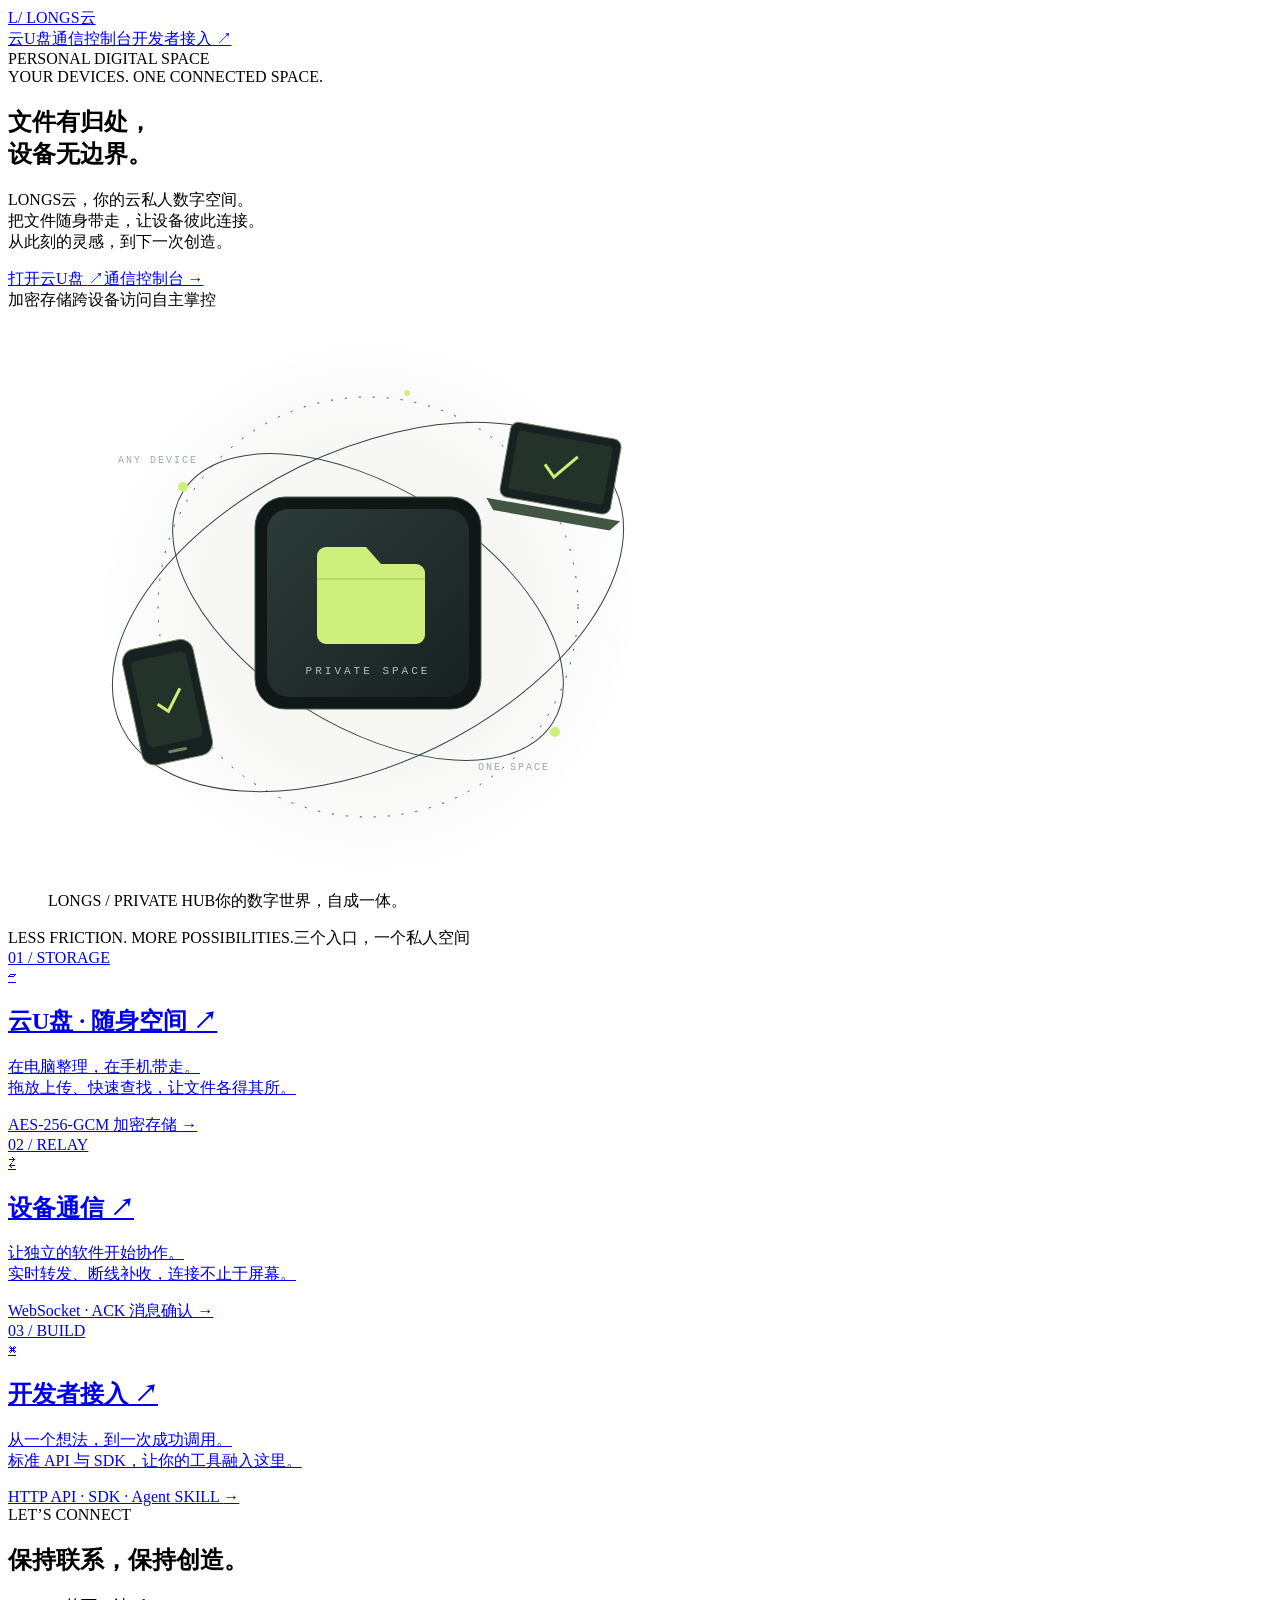
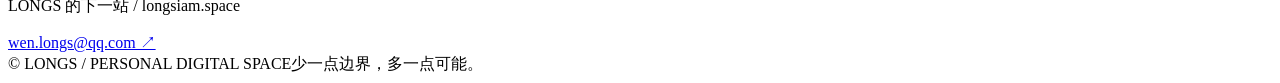
==== web/index.html @ c274fcc0 "Import LONGS private hub source, tests and development evidence Co-authored-by: Chatbox <chatbox@cha" ====
<!doctype html>
<html lang="zh-CN"><head><meta charset="utf-8"><meta name="viewport" content="width=device-width,initial-scale=1"><meta name="theme-color" content="#101717"><meta name="description" content="LONGS云 / 云私人数字空间：加密云U盘、设备通信与开发者接入。"><meta property="og:title" content="LONGS云 / 云私人数字空间"><meta property="og:description" content="加密保存文件，连接自己的设备与工具。"><meta property="og:type" content="website"><title>LONGS云 / 云私人数字空间</title><link rel="stylesheet" href="/assets/style.css"><link rel="icon" type="image/svg+xml" href="/assets/favicon.svg?v=20261107b"><link rel="icon" type="image/png" sizes="512x512" href="/assets/favicon.png?v=20261107b"><link rel="alternate icon" href="/favicon.ico?v=20261107b"></head>
<body><header><a class="brand" href="/" aria-label="LONGS云 首页">L<span class="accent">/</span> LONGS云</a><nav aria-label="主导航"><a href="/drive">云U盘</a><a href="/dashboard">通信控制台</a><a href="/guide">开发者接入 ↗</a></nav><span class="pill">PERSONAL DIGITAL SPACE</span></header>
<main class="landing"><section class="hero"><div class="hero-copy"><div class="eyebrow"><span class="status-dot"></span> YOUR DEVICES. ONE CONNECTED SPACE.</div><h1>文件有归处，<br>设备<span class="accent">无边界。</span></h1><p class="lead">LONGS云，你的云私人数字空间。<br>把文件随身带走，让设备彼此连接。<br>从此刻的灵感，到下一次创造。</p><div class="actions"><a class="button primary" href="/drive">打开云U盘 <span>↗</span></a><a class="button" href="/dashboard">通信控制台 →</a></div><div class="hero-notes"><span>加密存储</span><span>跨设备访问</span><span>自主掌控</span></div></div><figure class="hero-art"><svg role="img" aria-label="设备与私人文件空间的轨道插画" xmlns="http://www.w3.org/2000/svg" width="640" height="560" viewBox="0 0 640 560"><defs><radialGradient id="g"><stop stop-color="#ceef7c" stop-opacity=".12"/><stop offset="1" stop-color="#101717" stop-opacity="0"/></radialGradient><linearGradient id="p" x2="1" y2="1"><stop stop-color="#2c3b39"/><stop offset="1" stop-color="#182121"/></linearGradient></defs><circle cx="320" cy="280" r="270" fill="url(#g)"/><g fill="none" stroke="#34443d"><ellipse cx="320" cy="280" rx="274" ry="156" transform="rotate(-26 320 280)"/><ellipse cx="320" cy="280" rx="218" ry="119" transform="rotate(32 320 280)"/><circle cx="320" cy="280" r="210" stroke-dasharray="2 12"/></g><g transform="translate(207 170)"><rect x="0" y="0" width="226" height="212" rx="30" fill="#101717" stroke="#4b6050"/><rect x="12" y="12" width="202" height="188" rx="22" fill="url(#p)"/><path d="M62 74V59a9 9 0 0 1 9-9h40l15 17h35a9 9 0 0 1 9 9v62a9 9 0 0 1-9 9H71a9 9 0 0 1-9-9Z" fill="#ceef7c"/><path d="M62 82h108" stroke="#152417" stroke-opacity=".25"/><text x="113" y="177" fill="#b0c2b6" text-anchor="middle" font-family="monospace" font-size="11" letter-spacing="3">PRIVATE SPACE</text></g><g transform="translate(72 325) rotate(-12)"><rect width="72" height="118" rx="13" fill="#182121" stroke="#708565"/><rect x="8" y="12" width="56" height="88" rx="6" fill="#24332a"/><path d="m26 59 9 9 16-20" fill="none" stroke="#ceef7c" stroke-width="3"/><path d="M28 108h16" stroke="#708565" stroke-width="3" stroke-linecap="round"/></g><g transform="translate(464 94) rotate(10)"><rect width="112" height="76" rx="8" fill="#182121" stroke="#708565"/><rect x="8" y="8" width="96" height="59" rx="3" fill="#24332a"/><path d="M-12 80h136l-9 11H-3Z" fill="#435543"/><path d="m40 37 11 11 20-24" fill="none" stroke="#ceef7c" stroke-width="3"/></g><g fill="#ceef7c"><circle cx="135" cy="160" r="5"/><circle cx="507" cy="405" r="5"/><circle cx="359" cy="66" r="3"/></g><g font-family="monospace" font-size="10" letter-spacing="2" fill="#9bada5"><text x="70" y="136">ANY DEVICE</text><text x="430" y="443">ONE SPACE</text></g></svg><figcaption><span>LONGS / PRIVATE HUB</span><span>你的数字世界，自成一体。</span></figcaption></figure></section>
<div class="section-label"><span class="eyebrow">LESS FRICTION. MORE POSSIBILITIES.</span><span class="muted">三个入口，一个私人空间</span></div><section class="feature-grid"><a class="feature" href="/drive"><span class="number">01 / STORAGE</span><div class="feature-icon">▱</div><h2>云U盘 · 随身空间 <span>↗</span></h2><p>在电脑整理，在手机带走。<br>拖放上传、快速查找，让文件各得其所。</p><div class="feature-foot">AES-256-GCM 加密存储 <span>→</span></div></a><a class="feature" href="/dashboard"><span class="number">02 / RELAY</span><div class="feature-icon">⇄</div><h2>设备通信 <span>↗</span></h2><p>让独立的软件开始协作。<br>实时转发、断线补收，连接不止于屏幕。</p><div class="feature-foot">WebSocket · ACK 消息确认 <span>→</span></div></a><a class="feature" href="/guide"><span class="number">03 / BUILD</span><div class="feature-icon">⌘</div><h2>开发者接入 <span>↗</span></h2><p>从一个想法，到一次成功调用。<br>标准 API 与 SDK，让你的工具融入这里。</p><div class="feature-foot">HTTP API · SDK · Agent SKILL <span>→</span></div></a></section>
<section class="contact"><div><span class="eyebrow">LET’S CONNECT</span><h2>保持联系，保持创造。</h2><p>LONGS 的下一站 / <span class="future-domain">longsiam.space</span></p></div><a href="mailto:wen.longs@qq.com">wen.longs@qq.com ↗</a></section></main><footer><span>© LONGS / PERSONAL DIGITAL SPACE</span><span>少一点边界，多一点可能。</span></footer></body></html>
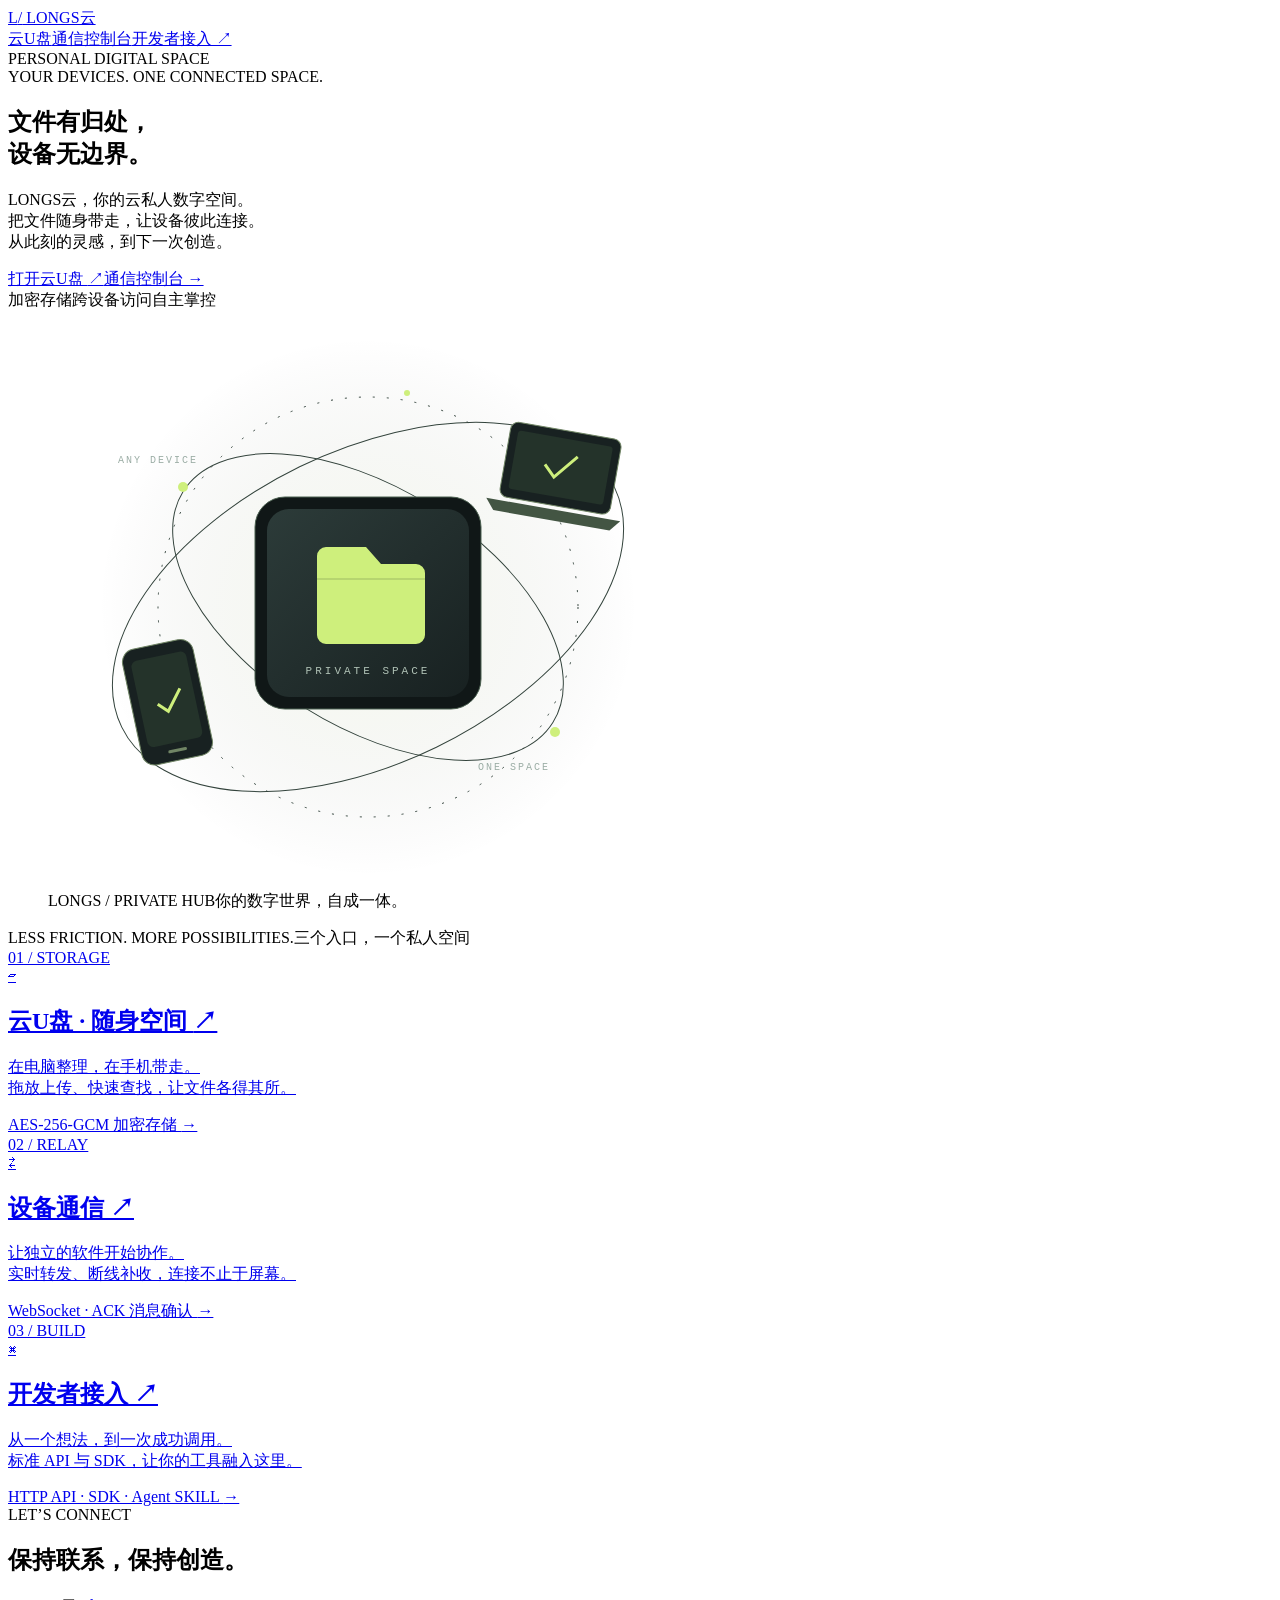
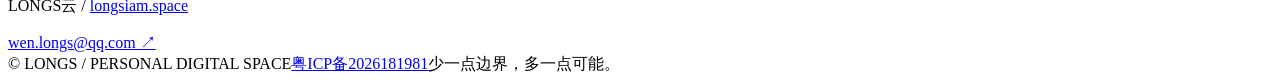
==== commit b6b2f7f2: "Display registered domain and ICP filing on homepage Co-authored-by: Chatbox <chatbox@chatboxai.com>" ====
--- a/web/index.html
+++ b/web/index.html
@@ -3,4 +3,4 @@
 <body><header><a class="brand" href="/" aria-label="LONGS云 首页">L<span class="accent">/</span> LONGS云</a><nav aria-label="主导航"><a href="/drive">云U盘</a><a href="/dashboard">通信控制台</a><a href="/guide">开发者接入 ↗</a></nav><span class="pill">PERSONAL DIGITAL SPACE</span></header>
 <main class="landing"><section class="hero"><div class="hero-copy"><div class="eyebrow"><span class="status-dot"></span> YOUR DEVICES. ONE CONNECTED SPACE.</div><h1>文件有归处，<br>设备<span class="accent">无边界。</span></h1><p class="lead">LONGS云，你的云私人数字空间。<br>把文件随身带走，让设备彼此连接。<br>从此刻的灵感，到下一次创造。</p><div class="actions"><a class="button primary" href="/drive">打开云U盘 <span>↗</span></a><a class="button" href="/dashboard">通信控制台 →</a></div><div class="hero-notes"><span>加密存储</span><span>跨设备访问</span><span>自主掌控</span></div></div><figure class="hero-art"><svg role="img" aria-label="设备与私人文件空间的轨道插画" xmlns="http://www.w3.org/2000/svg" width="640" height="560" viewBox="0 0 640 560"><defs><radialGradient id="g"><stop stop-color="#ceef7c" stop-opacity=".12"/><stop offset="1" stop-color="#101717" stop-opacity="0"/></radialGradient><linearGradient id="p" x2="1" y2="1"><stop stop-color="#2c3b39"/><stop offset="1" stop-color="#182121"/></linearGradient></defs><circle cx="320" cy="280" r="270" fill="url(#g)"/><g fill="none" stroke="#34443d"><ellipse cx="320" cy="280" rx="274" ry="156" transform="rotate(-26 320 280)"/><ellipse cx="320" cy="280" rx="218" ry="119" transform="rotate(32 320 280)"/><circle cx="320" cy="280" r="210" stroke-dasharray="2 12"/></g><g transform="translate(207 170)"><rect x="0" y="0" width="226" height="212" rx="30" fill="#101717" stroke="#4b6050"/><rect x="12" y="12" width="202" height="188" rx="22" fill="url(#p)"/><path d="M62 74V59a9 9 0 0 1 9-9h40l15 17h35a9 9 0 0 1 9 9v62a9 9 0 0 1-9 9H71a9 9 0 0 1-9-9Z" fill="#ceef7c"/><path d="M62 82h108" stroke="#152417" stroke-opacity=".25"/><text x="113" y="177" fill="#b0c2b6" text-anchor="middle" font-family="monospace" font-size="11" letter-spacing="3">PRIVATE SPACE</text></g><g transform="translate(72 325) rotate(-12)"><rect width="72" height="118" rx="13" fill="#182121" stroke="#708565"/><rect x="8" y="12" width="56" height="88" rx="6" fill="#24332a"/><path d="m26 59 9 9 16-20" fill="none" stroke="#ceef7c" stroke-width="3"/><path d="M28 108h16" stroke="#708565" stroke-width="3" stroke-linecap="round"/></g><g transform="translate(464 94) rotate(10)"><rect width="112" height="76" rx="8" fill="#182121" stroke="#708565"/><rect x="8" y="8" width="96" height="59" rx="3" fill="#24332a"/><path d="M-12 80h136l-9 11H-3Z" fill="#435543"/><path d="m40 37 11 11 20-24" fill="none" stroke="#ceef7c" stroke-width="3"/></g><g fill="#ceef7c"><circle cx="135" cy="160" r="5"/><circle cx="507" cy="405" r="5"/><circle cx="359" cy="66" r="3"/></g><g font-family="monospace" font-size="10" letter-spacing="2" fill="#9bada5"><text x="70" y="136">ANY DEVICE</text><text x="430" y="443">ONE SPACE</text></g></svg><figcaption><span>LONGS / PRIVATE HUB</span><span>你的数字世界，自成一体。</span></figcaption></figure></section>
 <div class="section-label"><span class="eyebrow">LESS FRICTION. MORE POSSIBILITIES.</span><span class="muted">三个入口，一个私人空间</span></div><section class="feature-grid"><a class="feature" href="/drive"><span class="number">01 / STORAGE</span><div class="feature-icon">▱</div><h2>云U盘 · 随身空间 <span>↗</span></h2><p>在电脑整理，在手机带走。<br>拖放上传、快速查找，让文件各得其所。</p><div class="feature-foot">AES-256-GCM 加密存储 <span>→</span></div></a><a class="feature" href="/dashboard"><span class="number">02 / RELAY</span><div class="feature-icon">⇄</div><h2>设备通信 <span>↗</span></h2><p>让独立的软件开始协作。<br>实时转发、断线补收，连接不止于屏幕。</p><div class="feature-foot">WebSocket · ACK 消息确认 <span>→</span></div></a><a class="feature" href="/guide"><span class="number">03 / BUILD</span><div class="feature-icon">⌘</div><h2>开发者接入 <span>↗</span></h2><p>从一个想法，到一次成功调用。<br>标准 API 与 SDK，让你的工具融入这里。</p><div class="feature-foot">HTTP API · SDK · Agent SKILL <span>→</span></div></a></section>
-<section class="contact"><div><span class="eyebrow">LET’S CONNECT</span><h2>保持联系，保持创造。</h2><p>LONGS 的下一站 / <span class="future-domain">longsiam.space</span></p></div><a href="mailto:wen.longs@qq.com">wen.longs@qq.com ↗</a></section></main><footer><span>© LONGS / PERSONAL DIGITAL SPACE</span><span>少一点边界，多一点可能。</span></footer></body></html>
+<section class="contact"><div><span class="eyebrow">LET’S CONNECT</span><h2>保持联系，保持创造。</h2><p>LONGS云 / <a class="future-domain" href="https://longsiam.space">longsiam.space</a></p></div><a href="mailto:wen.longs@qq.com">wen.longs@qq.com ↗</a></section></main><footer><span>© LONGS / PERSONAL DIGITAL SPACE</span><a href="https://beian.miit.gov.cn/" target="_blank" rel="noopener noreferrer">粤ICP备2026181981</a><span>少一点边界，多一点可能。</span></footer></body></html>
